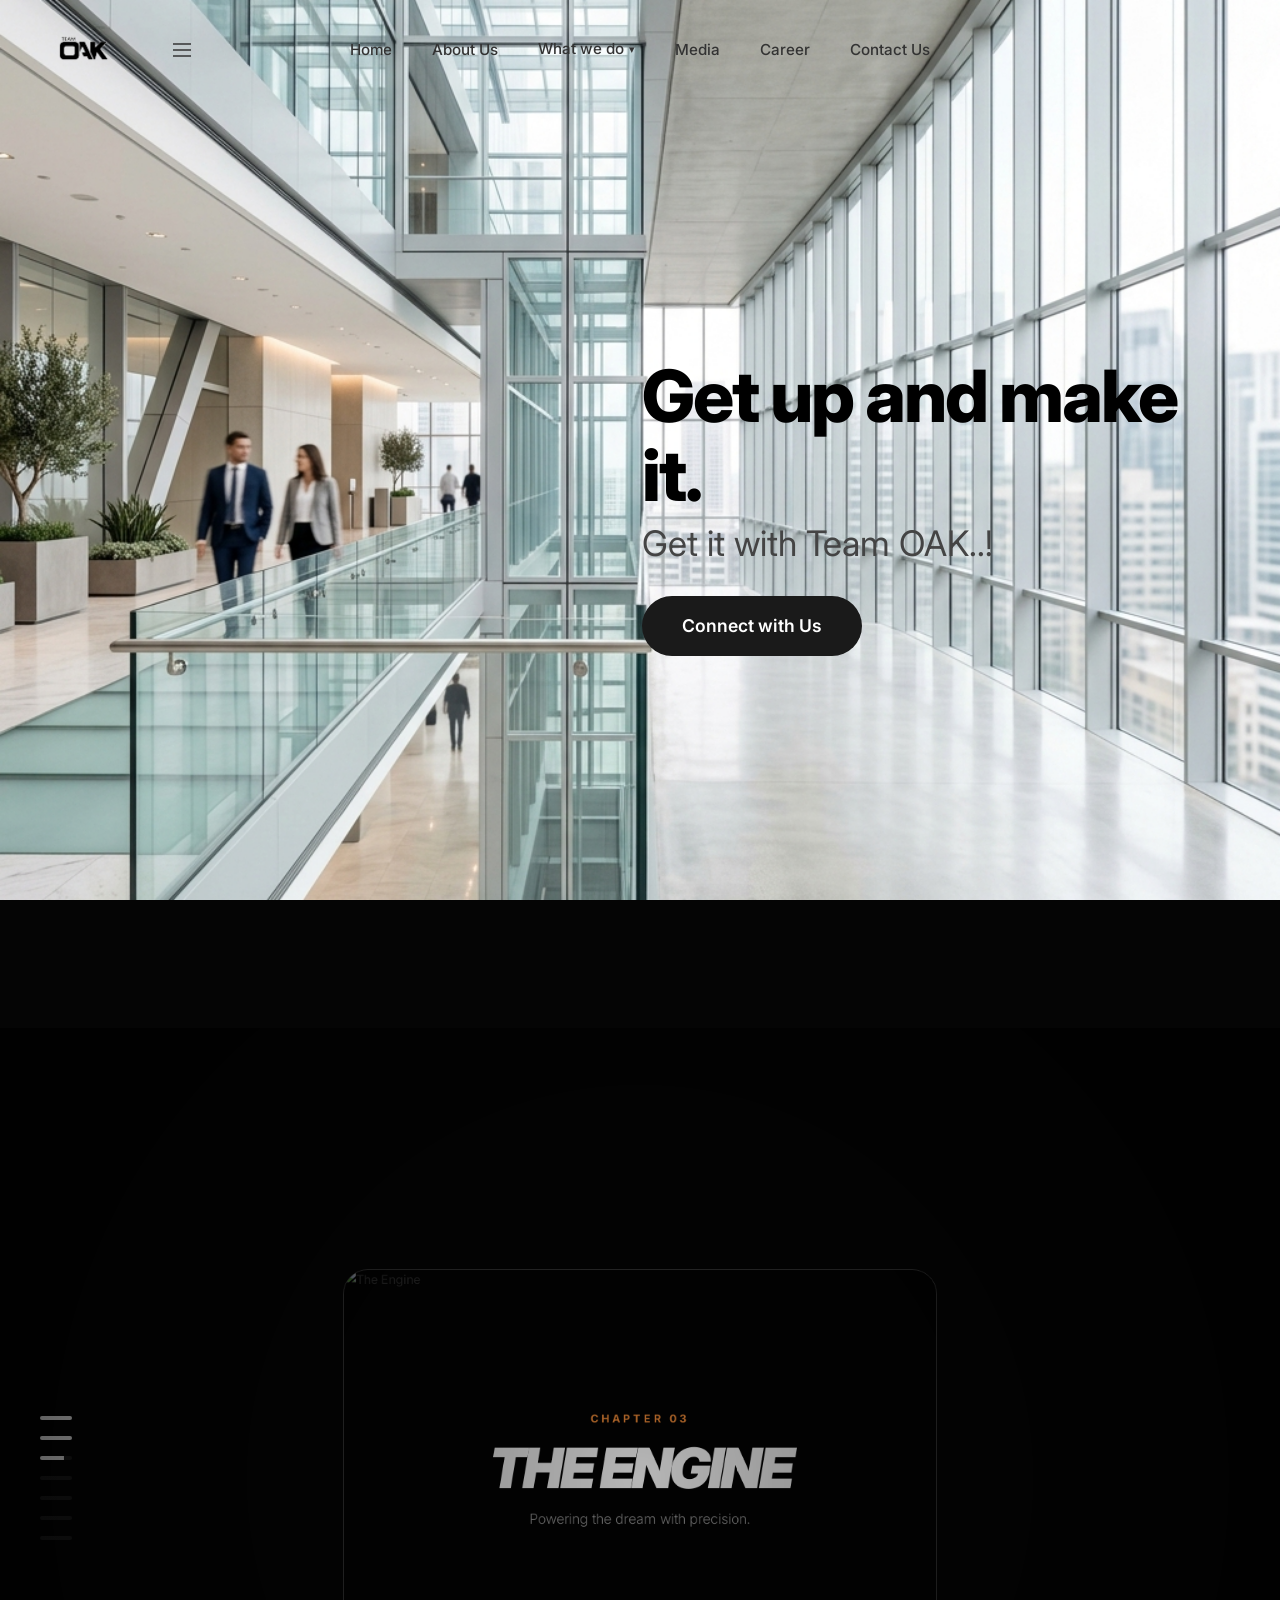
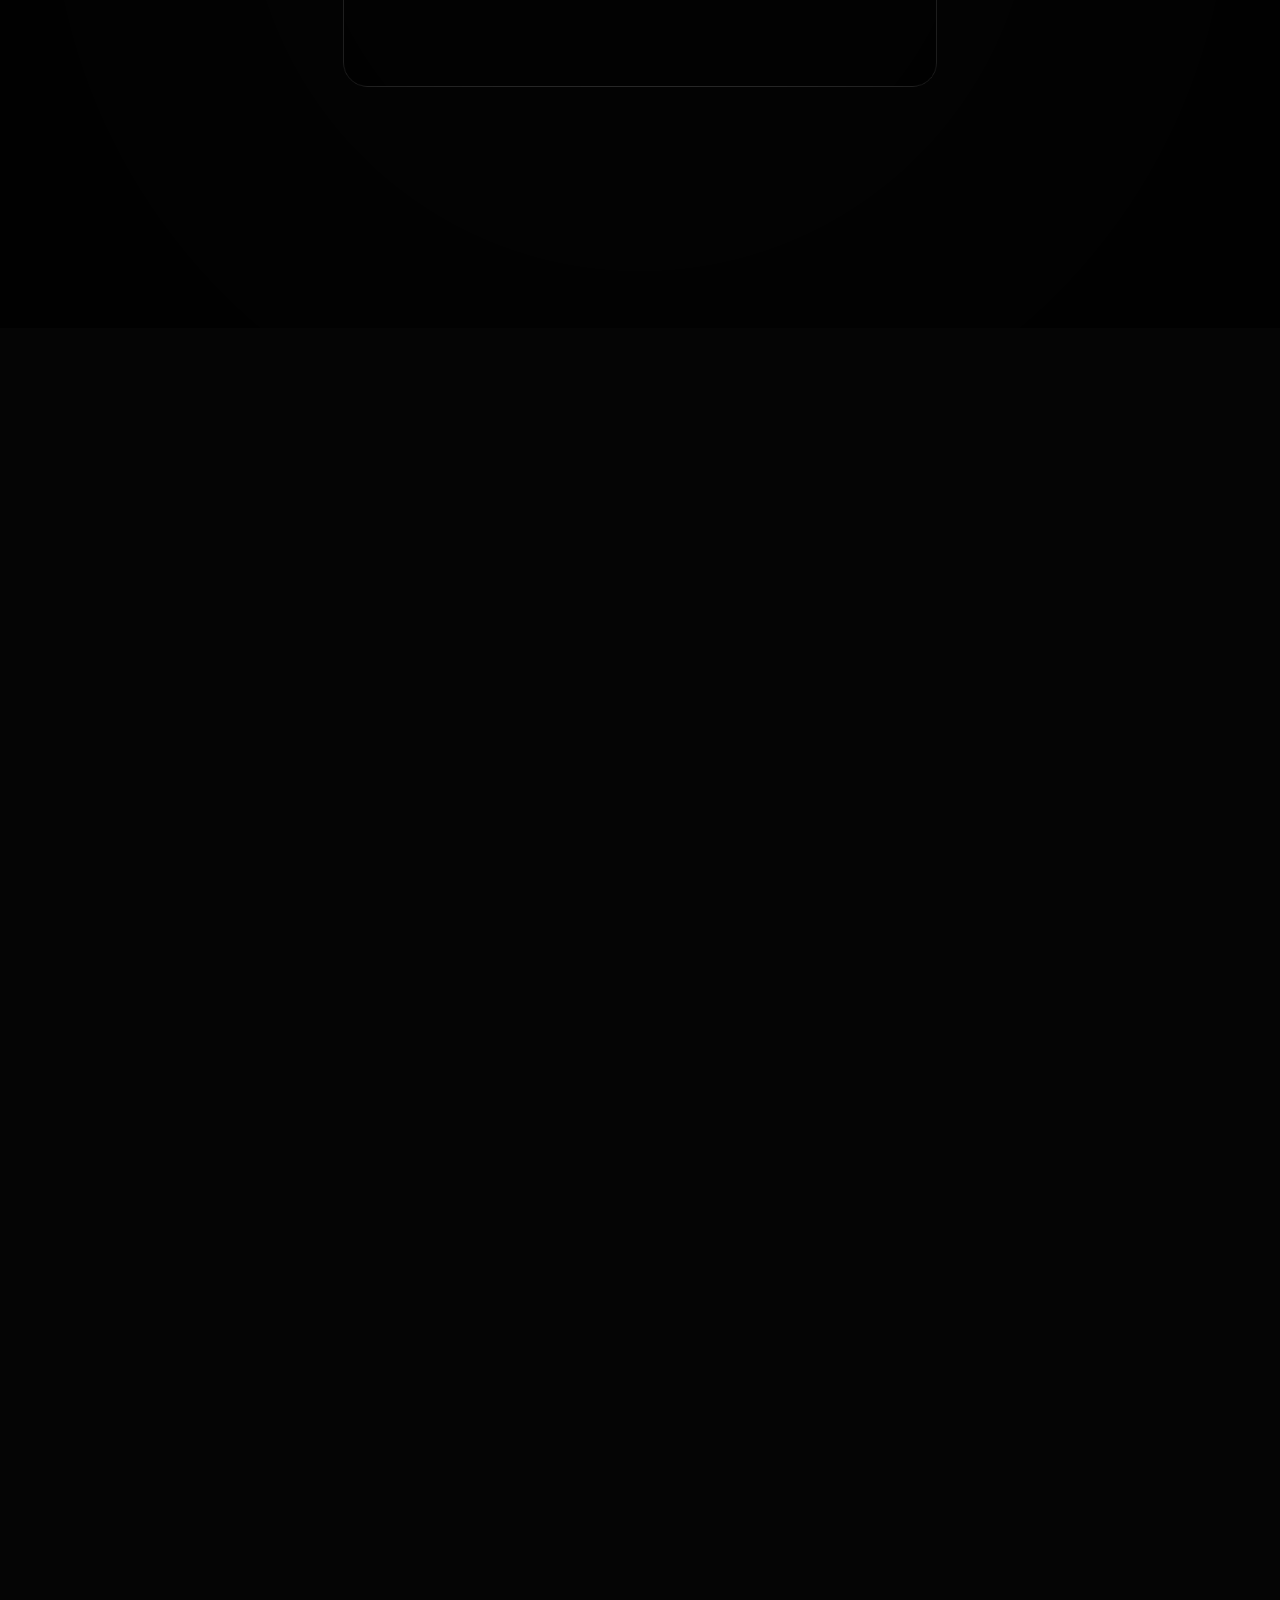
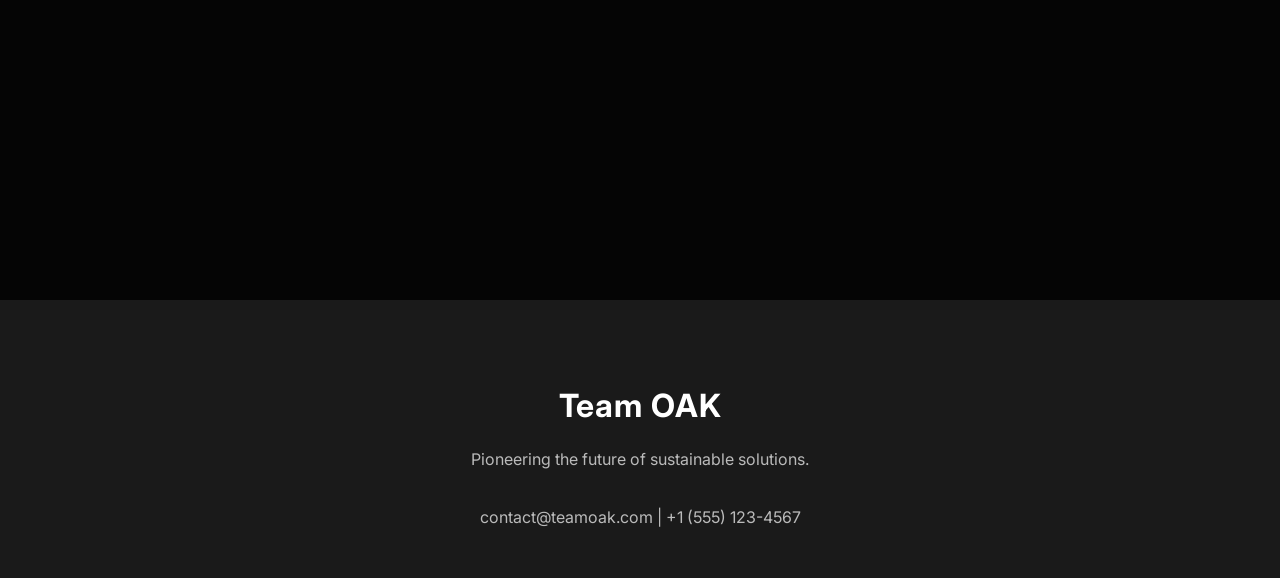
==== index.html @ a42fba78 "first commit1" ====
<!DOCTYPE html>
<html lang="en">
<head>
    <meta charset="UTF-8">
    <meta name="viewport" content="width=device-width, initial-scale=1.0">
    <title>Team OAK | Eco-friendly Innovation & Ventures</title>
    <meta name="description" content="Team OAK is a group of companies pioneering sustainability and innovation.">
    <link rel="stylesheet" href="style.css">
    <link href="https://fonts.googleapis.com/css2?family=Inter:wght@300;400;500;600;700&display=swap" rel="stylesheet">
</head>
<body>
    <nav id="navbar" class="navbar z-nav">
        <div class="nav-container z-nav-container">
            <div class="z-left">
                <a href="index.html" class="logo-link">
                    <img src="team-oak-logo.png" alt="Team OAK Logo" class="brand-logo">
                </a>
                <button class="z-menu-btn" aria-label="Menu">
                    <svg width="24" height="24" viewBox="0 0 24 24" fill="none" stroke="#333" stroke-width="1.5"><line x1="3" y1="12" x2="21" y2="12"></line><line x1="3" y1="6" x2="21" y2="6"></line><line x1="3" y1="18" x2="21" y2="18"></line></svg>
                </button>
            </div>
            
            <ul class="nav-links z-links">
                <li><a href="index.html">Home</a></li>
                <li><a href="about.html">About Us</a></li>
                <li class="dropdown">
                    <a href="what-we-do.html" class="dropdown-toggle">What we do <span class="arrow">&#9662;</span></a>
                    <ul class="dropdown-menu">
                        <li><a href="#">Service 1</a></li>
                        <li><a href="#">Service 2</a></li>
                    </ul>
                </li>
                <li><a href="media.html">Media</a></li>
                <li><a href="career.html">Career</a></li>
                <li><a href="contact.html">Contact Us</a></li>
            </ul>
        </div>
    </nav>

    <main>
        <!-- Section 1: Hero -->
        <section id="home" class="hero-section z-hero">
            <div class="z-hero-content">
                <h1 class="hero-title z-hero-title">
                    Get up and make it.
                </h1>
                <p class="z-hero-subtitle">
                    Get it with Team OAK..!
                </p>
                <a href="#contact" class="z-btn-dark">Connect with Us</a>
            </div>
        </section>

        <!-- Section 2: Story Tunnel -->
        <section id="story-tunnel" class="tunnel-section">
            <div class="tunnel-sticky-container">
                <!-- Progress Indicator -->
                <div class="tunnel-progress">
                    <div class="progress-dot"><div class="progress-dot-fill" id="pd-0"></div></div>
                    <div class="progress-dot"><div class="progress-dot-fill" id="pd-1"></div></div>
                    <div class="progress-dot"><div class="progress-dot-fill" id="pd-2"></div></div>
                    <div class="progress-dot"><div class="progress-dot-fill" id="pd-3"></div></div>
                    <div class="progress-dot"><div class="progress-dot-fill" id="pd-4"></div></div>
                    <div class="progress-dot"><div class="progress-dot-fill" id="pd-5"></div></div>
                    <div class="progress-dot"><div class="progress-dot-fill" id="pd-6"></div></div>
                </div>

                <!-- Layers -->
                <div id="tunnel-layers">
                    <!-- Layer 0 -->
                    <div id="tunnel-layer-0" class="tunnel-layer">
                        <div class="tunnel-layer-content">
                            <img src="https://images.unsplash.com/photo-1464822759023-fed622ff2c3b?q=80&w=2000" class="tunnel-img" alt="The Origin">
                            <div class="tunnel-overlay"></div>
                            <div class="tunnel-text-wrapper" id="tt-0">
                                <span class="tunnel-chapter color-emerald">Chapter 01</span>
                                <h2 class="tunnel-heading">The Origin</h2>
                                <p class="tunnel-desc">It all starts with a simple idea.</p>
                            </div>
                        </div>
                    </div>
                    <!-- Layer 1 -->
                    <div id="tunnel-layer-1" class="tunnel-layer">
                        <div class="tunnel-layer-content">
                            <img src="https://images.unsplash.com/photo-1449824913935-59a10b8d2000?q=80&w=2000" class="tunnel-img" alt="The Vision">
                            <div class="tunnel-overlay"></div>
                            <div class="tunnel-text-wrapper" id="tt-1">
                                <span class="tunnel-chapter color-blue">Chapter 02</span>
                                <h2 class="tunnel-heading">The Vision</h2>
                                <p class="tunnel-desc">Building structures in the chaos.</p>
                            </div>
                        </div>
                    </div>
                    <!-- Layer 2 -->
                    <div id="tunnel-layer-2" class="tunnel-layer">
                        <div class="tunnel-layer-content">
                            <img src="https://images.unsplash.com/photo-1581092160562-40aa08e78837?q=80&w=2000" class="tunnel-img" alt="The Engine">
                            <div class="tunnel-overlay"></div>
                            <div class="tunnel-text-wrapper" id="tt-2">
                                <span class="tunnel-chapter color-orange">Chapter 03</span>
                                <h2 class="tunnel-heading">The Engine</h2>
                                <p class="tunnel-desc">Powering the dream with precision.</p>
                            </div>
                        </div>
                    </div>
                    <!-- Layer 3 -->
                    <div id="tunnel-layer-3" class="tunnel-layer">
                        <div class="tunnel-layer-content">
                            <img src="https://images.unsplash.com/photo-1550751827-4bd374c3f58b?q=80&w=2000" class="tunnel-img" alt="The Logic">
                            <div class="tunnel-overlay"></div>
                            <div class="tunnel-text-wrapper" id="tt-3">
                                <span class="tunnel-chapter color-cyan">Chapter 04</span>
                                <h2 class="tunnel-heading">The Logic</h2>
                                <p class="tunnel-desc">Patterns emerge from the darkness.</p>
                            </div>
                        </div>
                    </div>
                    <!-- Layer 4 -->
                    <div id="tunnel-layer-4" class="tunnel-layer">
                        <div class="tunnel-layer-content">
                            <img src="https://images.unsplash.com/photo-1451187580459-43490279c0fa?q=80&w=2000" class="tunnel-img" alt="The Frontier">
                            <div class="tunnel-overlay"></div>
                            <div class="tunnel-text-wrapper" id="tt-4">
                                <span class="tunnel-chapter color-purple">Chapter 05</span>
                                <h2 class="tunnel-heading">The Frontier</h2>
                                <p class="tunnel-desc">Beyond the known limits.</p>
                            </div>
                        </div>
                    </div>
                    <!-- Layer 5 -->
                    <div id="tunnel-layer-5" class="tunnel-layer">
                        <div class="tunnel-layer-content">
                            <img src="https://images.unsplash.com/photo-1618005182384-a83a8bd57fbe?q=80&w=2000" class="tunnel-img" alt="The Transcendence">
                            <div class="tunnel-overlay"></div>
                            <div class="tunnel-text-wrapper" id="tt-5">
                                <span class="tunnel-chapter color-pink">Chapter 06</span>
                                <h2 class="tunnel-heading">The Transcendence</h2>
                                <p class="tunnel-desc">Losing form, gaining light.</p>
                            </div>
                        </div>
                    </div>
                    <!-- Layer 6 -->
                    <div id="tunnel-layer-6" class="tunnel-layer">
                        <div class="tunnel-layer-content">
                            <img src="https://images.unsplash.com/photo-1633356122544-f134324a6cee?q=80&w=2000" class="tunnel-img" alt="The Future">
                            <div class="tunnel-overlay"></div>
                            <div class="tunnel-text-wrapper" id="tt-6">
                                <span class="tunnel-chapter color-white">Chapter 07</span>
                                <h2 class="tunnel-heading">The Future</h2>
                                <p class="tunnel-desc">Welcome to the destination.</p>
                            </div>
                        </div>
                    </div>
                </div>

                <!-- Final CTA -->
                <div class="tunnel-final-cta" id="tunnel-cta">
                    <h2>Ready to start?</h2>
                    <button>Enter the Portal</button>
                </div>

                <div class="tunnel-vignette"></div>
            </div>
        </section>
    </main>

    <footer id="contact">
        <div class="container footer-content">
            <div class="footer-brand">Team OAK</div>
            <p>Pioneering the future of sustainable solutions.</p>
            <p style="margin-top: 2rem;">contact@teamoak.com | +1 (555) 123-4567</p>
        </div>
    </footer>

    <script src="script.js"></script>
</body>
</html>
---- style.css ----
:root {
    --primary-color: #0b3b24; /* Deep Green / Forest Green */
    --secondary-color: #1a1a1a; /* Black / Dark Grey */
    --accent-color: #d4af37; /* Soft Gold */
    --light-green: #8fd19e;
    --text-color: #444444;
    --text-light: #ffffff;
    --bg-light: #fefefe;
    --bg-gray: #f8f9fa;
    --font-primary: 'Inter', sans-serif;
    --transition: all 0.4s cubic-bezier(0.25, 1, 0.5, 1);
}

* {
    margin: 0;
    padding: 0;
    box-sizing: border-box;
    scroll-behavior: smooth;
}

body {
    font-family: var(--font-primary);
    color: var(--text-color);
    background-color: var(--bg-light);
    overflow-x: hidden;
    line-height: 1.6;
}

.container {
    max-width: 1200px;
    margin: 0 auto;
    padding: 0 2rem;
}

/* Typography */
h1, h2, h3, h4 {
    font-weight: 600;
    line-height: 1.2;
    color: var(--secondary-color);
}

.section-title {
    font-size: 2.5rem;
    text-align: center;
    margin-bottom: 3.5rem;
    position: relative;
    padding-bottom: 1rem;
    letter-spacing: -0.5px;
}

.section-title::after {
    content: '';
    position: absolute;
    bottom: 0;
    left: 50%;
    transform: translateX(-50%);
    width: 60px;
    height: 3px;
    background-color: var(--primary-color);
}

/* Custom Header for Z-Theme */
.z-nav {
    position: absolute;
    top: 0;
    left: 0;
    width: 100%;
    z-index: 1000;
    padding: 2rem 0;
    background: transparent;
}

.z-nav-container {
    max-width: 1300px;
    margin: 0 auto;
    padding: 0 3rem;
    display: flex;
    justify-content: space-between;
    align-items: center;
}

.z-left {
    display: flex;
    align-items: center;
    gap: 3.5rem;
}

.logo-link {
    display: flex;
    align-items: center;
    text-decoration: none;
}
.brand-logo {
    height: 35px; /* Premium compact size */
    width: auto;
    display: block;
    mix-blend-mode: multiply; /* Ensures very clean blend with any light background */
}

.z-menu-btn {
    background: transparent;
    border: none;
    cursor: pointer;
    display: flex;
    align-items: center;
    justify-content: center;
    padding: 0;
}

.z-links {
    display: flex;
    list-style: none;
    gap: 2.5rem;
    position: absolute;
    left: 50%;
    transform: translateX(-50%);
}

.z-links a {
    color: #333;
    text-decoration: none;
    font-size: 0.95rem;
    font-weight: 500;
    letter-spacing: 0px;
    transition: color 0.3s ease;
}

.z-links a:hover {
    color: #0b3b24; /* primary color */
}

/* Dropdown styles */
.z-links li.dropdown {
    position: relative;
    display: flex;
    align-items: center;
}

.z-links li.dropdown .dropdown-toggle {
    display: flex;
    align-items: center;
    gap: 0.3rem;
}

.z-links li.dropdown .arrow {
    font-size: 0.7rem;
    transition: transform 0.3s ease;
}

.z-links li.dropdown:hover .arrow {
    transform: rotate(180deg);
}

.dropdown-menu {
    position: absolute;
    top: 100%;
    left: 0;
    background: rgba(255, 255, 255, 0.95);
    backdrop-filter: blur(10px);
    border: 1px solid rgba(0, 0, 0, 0.05);
    border-radius: 8px;
    box-shadow: 0 10px 30px rgba(0, 0, 0, 0.1);
    list-style: none;
    padding: 1rem 0;
    min-width: 180px;
    opacity: 0;
    visibility: hidden;
    transform: translateY(10px);
    transition: all 0.3s ease;
    z-index: 1000;
    margin-top: 1rem;
}

.dropdown-menu li {
    padding: 0;
}

.dropdown-menu li a {
    display: block;
    padding: 0.75rem 1.5rem;
    color: #444;
    font-size: 0.9rem;
    transition: background 0.2s ease, color 0.2s ease;
}

.dropdown-menu li a:hover {
    background: rgba(0, 0, 0, 0.03);
    color: var(--primary-color);
}

.z-links li.dropdown:hover .dropdown-menu {
    opacity: 1;
    visibility: visible;
    transform: translateY(0);
}

.z-actions {
    display: flex;
    align-items: center;
}

.z-btn-orange {
    background: #f27a00;
    color: white;
    text-decoration: none;
    padding: 0.6rem 2rem;
    border-radius: 8px;
    font-size: 0.95rem;
    font-weight: 600;
    transition: background 0.3s ease;
}

.z-btn-orange:hover {
    background: #d96d00;
}

/* Z-Hero Section */
.z-hero {
    min-height: 100vh;
    background-image: url('corporate_bg.png');
    background-size: cover;
    background-position: center;
    background-repeat: no-repeat;
    display: flex;
    align-items: center;
    justify-content: flex-end;
    padding-top: 15rem;
    padding-right: 3%;
}

.z-hero-content {
    max-width: 600px;
    padding: 2rem 0;
    display: flex;
    flex-direction: column;
    align-items: flex-start;
    text-align: left;
}

.z-hero-title {
    font-size: 4.5rem;
    line-height: 1.1;
    font-weight: 800;
    color: #000000;
    letter-spacing: -2px;
    margin-bottom: 0.5rem;
}

.z-hero-subtitle {
    font-size: 2.2rem;
    line-height: 1.2;
    color: #444444;
    font-weight: 400;
    margin-bottom: 2rem;
}

.z-btn-dark {
    background: #1a1a1a;
    color: white;
    text-decoration: none;
    padding: 1rem 2.5rem;
    border-radius: 30px;
    font-size: 1.1rem;
    font-weight: 600;
    transition: background 0.3s ease;
}

.z-btn-dark:hover {
    background: #000000;
}

/* Sections Base */
section {
    padding: 8rem 0;
}

/* Clients Section */
.clients-section {
    background-color: var(--bg-light);
    position: relative;
    z-index: 10;
}

/* Scroll Transition Effect (Parallax slide up) */
.scroll-reveal {
    opacity: 0;
    transform: translateY(50px);
    transition: opacity 0.8s ease-out, transform 0.8s ease-out;
}
.scroll-reveal.visible {
    opacity: 1;
    transform: translateY(0);
}

.clients-grid {
    display: flex;
    flex-wrap: wrap;
    justify-content: center;
    gap: 2rem;
    align-items: center;
}

.client-logo {
    font-size: 1.5rem;
    font-weight: 700;
    color: #b0b0b0;
    padding: 2.5rem 3rem;
    border: 1px solid rgba(0,0,0,0.05);
    border-radius: 12px;
    background: #ffffff;
    transition: var(--transition);
    opacity: 0;
    transform: translateY(30px) scale(0.95);
    cursor: default;
    min-width: 200px;
    text-align: center;
    box-shadow: 0 10px 20px rgba(0,0,0,0.02);
}

.client-logo.visible {
    opacity: 1;
    transform: translateY(0) scale(1);
}

.client-logo:hover {
    color: var(--primary-color);
    border-color: var(--light-green);
    box-shadow: 0 15px 30px rgba(11,59,36,0.1);
    transform: translateY(-5px);
}

/* Ventures Section */
.ventures-section {
    background-color: var(--bg-gray);
    position: relative;
    z-index: 10;
}

.ventures-grid {
    display: grid;
    grid-template-columns: repeat(auto-fit, minmax(320px, 1fr));
    gap: 2rem;
}

.venture-card {
    background: #ffffff;
    border-radius: 16px;
    padding: 3rem 2rem;
    box-shadow: 0 10px 30px rgba(0,0,0,0.03);
    transition: var(--transition);
    opacity: 0;
    transform: translateY(40px);
    border: 1px solid rgba(0,0,0,0.03);
    position: relative;
    overflow: hidden;
}

.venture-card::before {
    content: '';
    position: absolute;
    top: 0;
    left: 0;
    width: 100%;
    height: 4px;
    background: var(--light-green);
    transform: scaleX(0);
    transform-origin: left;
    transition: transform 0.4s ease;
}

.venture-card.visible {
    opacity: 1;
    transform: translateY(0);
}

.venture-card:hover {
    transform: translateY(-8px);
    box-shadow: 0 20px 40px rgba(11,59,36,0.08);
}

.venture-card:hover::before {
    transform: scaleX(1);
}

.venture-icon {
    font-size: 2.5rem;
    margin-bottom: 2rem;
    display: inline-flex;
    align-items: center;
    justify-content: center;
    width: 80px;
    height: 80px;
    background: rgba(11,59,36,0.04);
    border-radius: 16px;
    color: var(--primary-color);
    transition: var(--transition);
}

.venture-card:hover .venture-icon {
    background: var(--primary-color);
    color: white;
    transform: scale(1.1);
}

.venture-title {
    font-size: 1.5rem;
    margin-bottom: 1rem;
    color: var(--secondary-color);
}

.venture-desc {
    color: var(--text-color);
    line-height: 1.7;
    font-weight: 300;
}

/* Footer */
footer {
    background-color: #1a1a1a;
    color: rgba(255,255,255,0.7);
    padding: 5rem 0 3rem;
    text-align: center;
}

/* Story Tunnel Section */
.tunnel-section {
    position: relative;
    height: 1000vh;
    background-color: #050505;
}

.tunnel-sticky-container {
    position: sticky;
    top: 0;
    height: 100vh;
    width: 100%;
    overflow: hidden;
    display: flex;
    align-items: center;
    justify-content: center;
    background-color: #050505;
}

.tunnel-layer {
    position: absolute;
    inset: 0;
    display: flex;
    align-items: center;
    justify-content: center;
    will-change: transform, opacity, filter;
    opacity: 0;
    transform: scale(0.1);
}

.tunnel-layer-content {
    position: relative;
    width: 80vw;
    height: 80vh;
    border-radius: 2rem;
    overflow: hidden;
    border: 1px solid rgba(255, 255, 255, 0.2);
}

@media (min-width: 768px) {
    .tunnel-layer-content {
        width: 60vw;
        height: 60vh;
    }
}

.tunnel-img {
    width: 100%;
    height: 100%;
    object-fit: cover;
    filter: grayscale(0.2);
    transition: filter 0.7s ease;
}

.tunnel-layer-content:hover .tunnel-img {
    filter: grayscale(0);
}

.tunnel-overlay {
    position: absolute;
    inset: 0;
    background: rgba(0, 0, 0, 0.4);
}

.tunnel-text-wrapper {
    position: absolute;
    inset: 0;
    display: flex;
    flex-direction: column;
    align-items: center;
    justify-content: center;
    padding: 3rem;
    text-align: center;
    will-change: transform, opacity;
}

.tunnel-chapter {
    text-transform: uppercase;
    letter-spacing: 0.3em;
    font-size: 0.875rem;
    margin-bottom: 1rem;
    font-weight: 700;
}

.color-emerald { color: #34d399; }
.color-blue { color: #60a5fa; }
.color-orange { color: #fb923c; }
.color-cyan { color: #22d3ee; }
.color-purple { color: #c084fc; }
.color-pink { color: #f472b6; }
.color-white { color: #ffffff; }

.tunnel-heading {
    color: white;
    font-size: 3rem;
    font-weight: 900;
    margin-bottom: 1rem;
    letter-spacing: -0.05em;
    text-transform: uppercase;
    font-style: italic;
    line-height: 1;
}

@media (min-width: 768px) {
    .tunnel-heading {
        font-size: 4.5rem;
    }
}

.tunnel-desc {
    color: rgba(255, 255, 255, 0.6);
    font-size: 1.125rem;
    max-width: 24rem;
    font-weight: 300;
    line-height: 1.6;
}

.tunnel-vignette {
    position: absolute;
    inset: 0;
    pointer-events: none;
    z-index: 60;
    background: radial-gradient(circle at center, transparent 0%, black 100%);
    opacity: 0.8;
}

.tunnel-final-cta {
    position: absolute;
    z-index: 100;
    text-align: center;
    opacity: 0;
    transform: scale(0.8);
    will-change: transform, opacity;
    pointer-events: none;
}

.tunnel-final-cta h2 {
    color: white;
    font-size: 4.5rem;
    font-weight: 700;
    margin-bottom: 2rem;
}

.tunnel-final-cta button {
    padding: 1.25rem 2.5rem;
    background: white;
    color: black;
    font-weight: 900;
    text-transform: uppercase;
    letter-spacing: 0.1em;
    border-radius: 9999px;
    border: none;
    cursor: pointer;
}

/* Progress Side Dots */
.tunnel-progress {
    position: absolute;
    left: 2.5rem;
    top: 50%;
    transform: translateY(-50%);
    z-index: 50;
    display: flex;
    flex-direction: column;
    gap: 1rem;
}

.progress-dot {
    height: 4px;
    width: 2rem;
    background: rgba(255, 255, 255, 0.1);
    border-radius: 9999px;
    overflow: hidden;
}

.progress-dot-fill {
    height: 100%;
    background: white;
    transform-origin: left;
    transform: scaleX(0);
}

.footer-content {
    display: flex;
    flex-direction: column;
    align-items: center;
}

.footer-brand {
    font-size: 2rem;
    font-weight: 700;
    margin-bottom: 1rem;
    color: var(--text-light);
    letter-spacing: 1px;
}

/* Responsive */
@media (max-width: 768px) {
    .glass-panel {
        padding: 3rem 2rem;
    }
    
    .hero-title {
        font-size: 2.5rem;
    }
    
    .hero-subtitle {
        font-size: 1.1rem;
    }
    
    .nav-links {
        display: none;
    }
    
    .hero-actions {
        flex-direction: column;
    }
    
    .section-title {
        font-size: 2rem;
    }
    
    .client-logo {
        padding: 1.5rem 2rem;
        font-size: 1.25rem;
        min-width: 150px;
    }
    
    .ventures-card {
        padding: 2rem 1.5rem;
    }
}
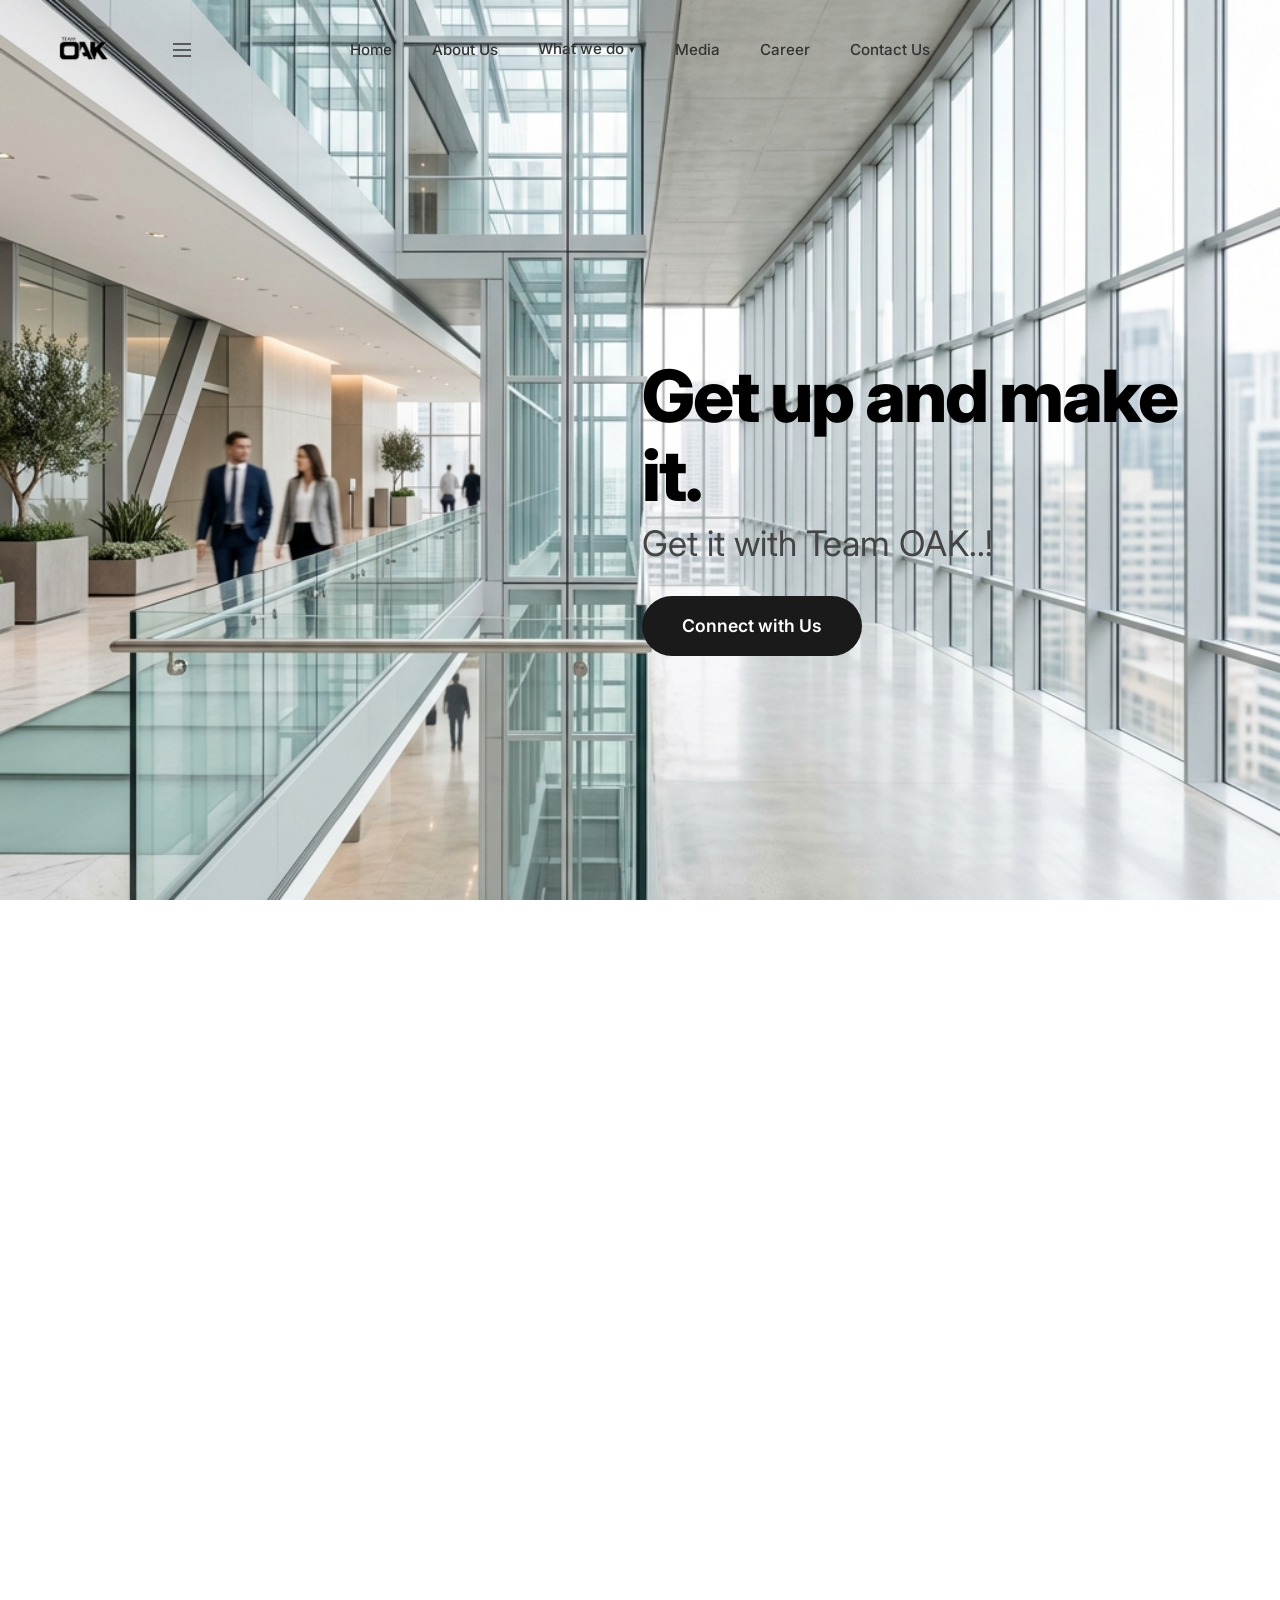
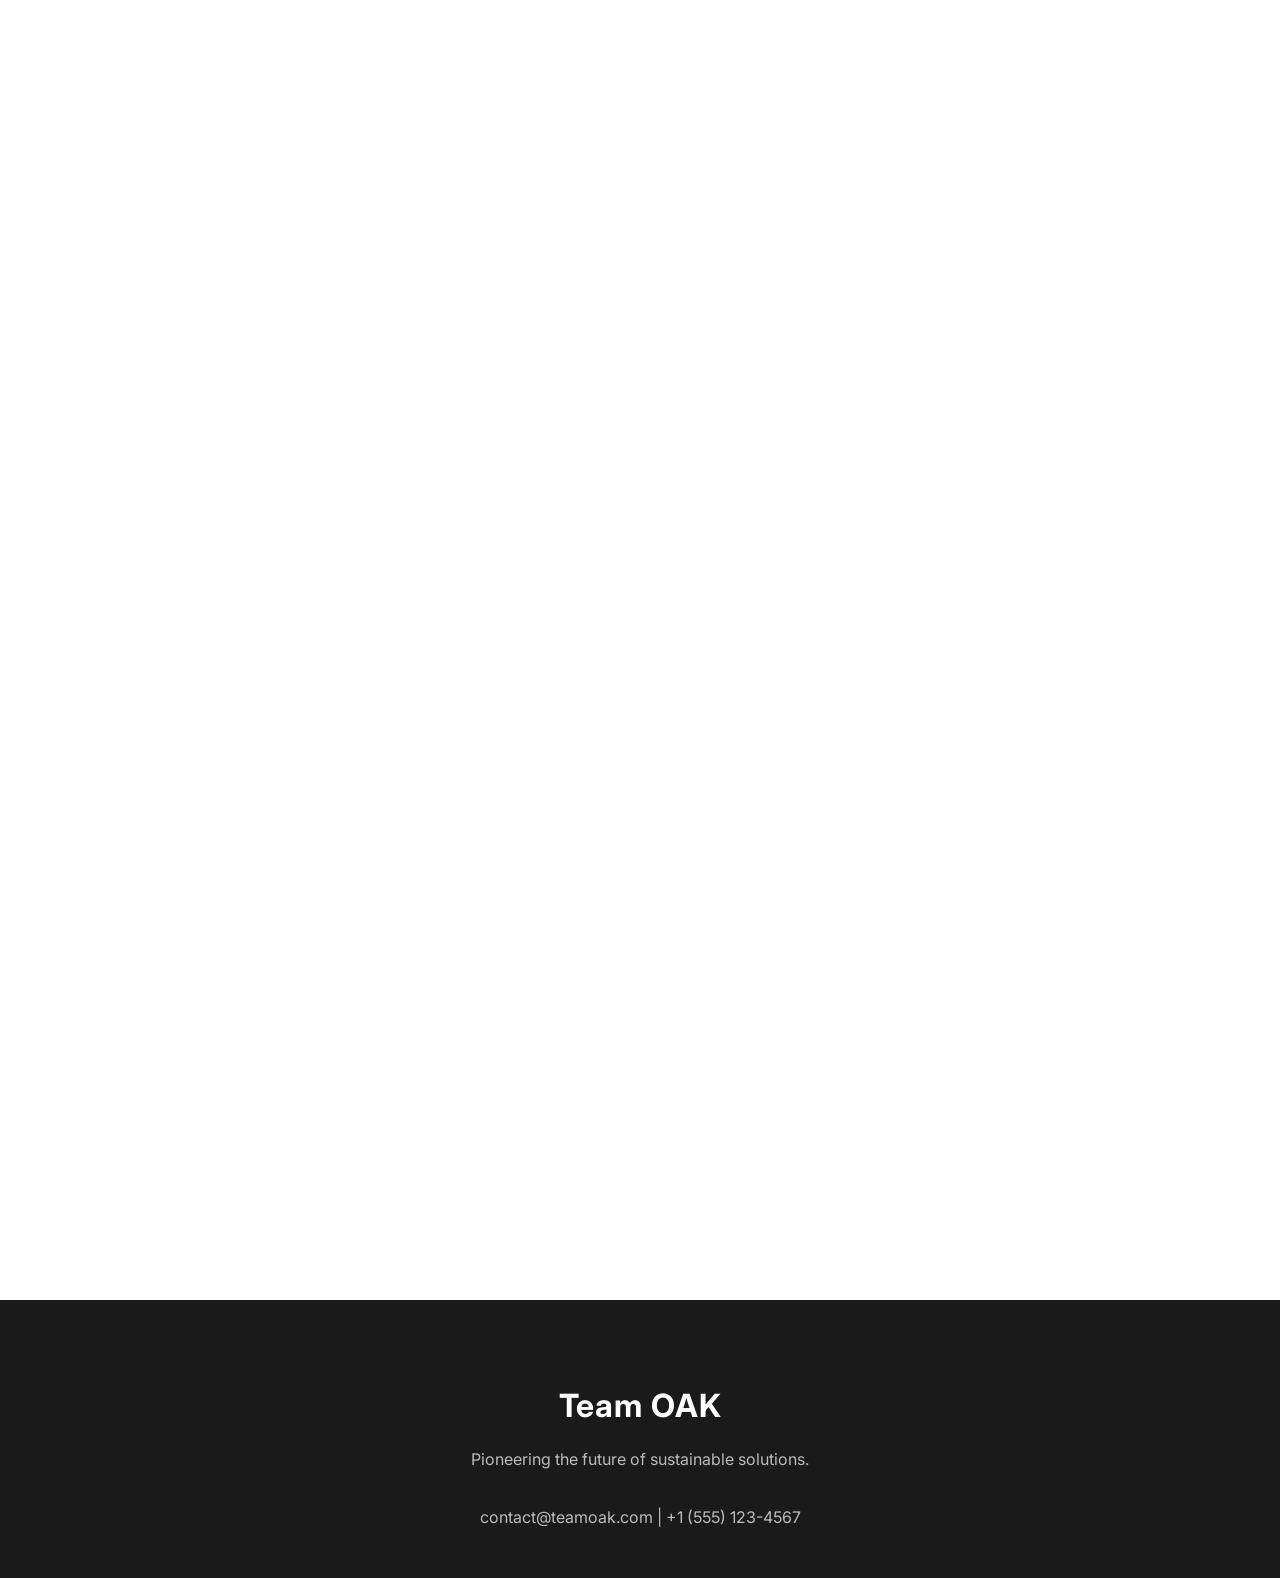
==== commit 6540a4fb: "2commit" ====
--- a/index.html
+++ b/index.html
@@ -6,7 +6,7 @@
     <title>Team OAK | Eco-friendly Innovation & Ventures</title>
     <meta name="description" content="Team OAK is a group of companies pioneering sustainability and innovation.">
     <link rel="stylesheet" href="style.css">
-    <link href="https://fonts.googleapis.com/css2?family=Inter:wght@300;400;500;600;700&display=swap" rel="stylesheet">
+    <link href="https://fonts.googleapis.com/css2?family=Inter:wght@300;400;500;600;700&family=Outfit:wght@400;500;600;700;800&display=swap" rel="stylesheet">
 </head>
 <body>
     <nav id="navbar" class="navbar z-nav">
@@ -51,117 +51,16 @@
             </div>
         </section>
 
-        <!-- Section 2: Story Tunnel -->
-        <section id="story-tunnel" class="tunnel-section">
-            <div class="tunnel-sticky-container">
-                <!-- Progress Indicator -->
-                <div class="tunnel-progress">
-                    <div class="progress-dot"><div class="progress-dot-fill" id="pd-0"></div></div>
-                    <div class="progress-dot"><div class="progress-dot-fill" id="pd-1"></div></div>
-                    <div class="progress-dot"><div class="progress-dot-fill" id="pd-2"></div></div>
-                    <div class="progress-dot"><div class="progress-dot-fill" id="pd-3"></div></div>
-                    <div class="progress-dot"><div class="progress-dot-fill" id="pd-4"></div></div>
-                    <div class="progress-dot"><div class="progress-dot-fill" id="pd-5"></div></div>
-                    <div class="progress-dot"><div class="progress-dot-fill" id="pd-6"></div></div>
-                </div>
-
-                <!-- Layers -->
-                <div id="tunnel-layers">
-                    <!-- Layer 0 -->
-                    <div id="tunnel-layer-0" class="tunnel-layer">
-                        <div class="tunnel-layer-content">
-                            <img src="https://images.unsplash.com/photo-1464822759023-fed622ff2c3b?q=80&w=2000" class="tunnel-img" alt="The Origin">
-                            <div class="tunnel-overlay"></div>
-                            <div class="tunnel-text-wrapper" id="tt-0">
-                                <span class="tunnel-chapter color-emerald">Chapter 01</span>
-                                <h2 class="tunnel-heading">The Origin</h2>
-                                <p class="tunnel-desc">It all starts with a simple idea.</p>
-                            </div>
-                        </div>
-                    </div>
-                    <!-- Layer 1 -->
-                    <div id="tunnel-layer-1" class="tunnel-layer">
-                        <div class="tunnel-layer-content">
-                            <img src="https://images.unsplash.com/photo-1449824913935-59a10b8d2000?q=80&w=2000" class="tunnel-img" alt="The Vision">
-                            <div class="tunnel-overlay"></div>
-                            <div class="tunnel-text-wrapper" id="tt-1">
-                                <span class="tunnel-chapter color-blue">Chapter 02</span>
-                                <h2 class="tunnel-heading">The Vision</h2>
-                                <p class="tunnel-desc">Building structures in the chaos.</p>
-                            </div>
-                        </div>
-                    </div>
-                    <!-- Layer 2 -->
-                    <div id="tunnel-layer-2" class="tunnel-layer">
-                        <div class="tunnel-layer-content">
-                            <img src="https://images.unsplash.com/photo-1581092160562-40aa08e78837?q=80&w=2000" class="tunnel-img" alt="The Engine">
-                            <div class="tunnel-overlay"></div>
-                            <div class="tunnel-text-wrapper" id="tt-2">
-                                <span class="tunnel-chapter color-orange">Chapter 03</span>
-                                <h2 class="tunnel-heading">The Engine</h2>
-                                <p class="tunnel-desc">Powering the dream with precision.</p>
-                            </div>
-                        </div>
-                    </div>
-                    <!-- Layer 3 -->
-                    <div id="tunnel-layer-3" class="tunnel-layer">
-                        <div class="tunnel-layer-content">
-                            <img src="https://images.unsplash.com/photo-1550751827-4bd374c3f58b?q=80&w=2000" class="tunnel-img" alt="The Logic">
-                            <div class="tunnel-overlay"></div>
-                            <div class="tunnel-text-wrapper" id="tt-3">
-                                <span class="tunnel-chapter color-cyan">Chapter 04</span>
-                                <h2 class="tunnel-heading">The Logic</h2>
-                                <p class="tunnel-desc">Patterns emerge from the darkness.</p>
-                            </div>
-                        </div>
-                    </div>
-                    <!-- Layer 4 -->
-                    <div id="tunnel-layer-4" class="tunnel-layer">
-                        <div class="tunnel-layer-content">
-                            <img src="https://images.unsplash.com/photo-1451187580459-43490279c0fa?q=80&w=2000" class="tunnel-img" alt="The Frontier">
-                            <div class="tunnel-overlay"></div>
-                            <div class="tunnel-text-wrapper" id="tt-4">
-                                <span class="tunnel-chapter color-purple">Chapter 05</span>
-                                <h2 class="tunnel-heading">The Frontier</h2>
-                                <p class="tunnel-desc">Beyond the known limits.</p>
-                            </div>
-                        </div>
-                    </div>
-                    <!-- Layer 5 -->
-                    <div id="tunnel-layer-5" class="tunnel-layer">
-                        <div class="tunnel-layer-content">
-                            <img src="https://images.unsplash.com/photo-1618005182384-a83a8bd57fbe?q=80&w=2000" class="tunnel-img" alt="The Transcendence">
-                            <div class="tunnel-overlay"></div>
-                            <div class="tunnel-text-wrapper" id="tt-5">
-                                <span class="tunnel-chapter color-pink">Chapter 06</span>
-                                <h2 class="tunnel-heading">The Transcendence</h2>
-                                <p class="tunnel-desc">Losing form, gaining light.</p>
-                            </div>
-                        </div>
-                    </div>
-                    <!-- Layer 6 -->
-                    <div id="tunnel-layer-6" class="tunnel-layer">
-                        <div class="tunnel-layer-content">
-                            <img src="https://images.unsplash.com/photo-1633356122544-f134324a6cee?q=80&w=2000" class="tunnel-img" alt="The Future">
-                            <div class="tunnel-overlay"></div>
-                            <div class="tunnel-text-wrapper" id="tt-6">
-                                <span class="tunnel-chapter color-white">Chapter 07</span>
-                                <h2 class="tunnel-heading">The Future</h2>
-                                <p class="tunnel-desc">Welcome to the destination.</p>
-                            </div>
-                        </div>
-                    </div>
-                </div>
-
-                <!-- Final CTA -->
-                <div class="tunnel-final-cta" id="tunnel-cta">
-                    <h2>Ready to start?</h2>
-                    <button>Enter the Portal</button>
-                </div>
-
-                <div class="tunnel-vignette"></div>
+        <!-- Section 1.5: Scroll Animated Video -->
+        <section id="scroll-video-section" class="scroll-video-section">
+            <div class="ventures-active-heading">
+                <h2 class="v-heading-text">Our Ventures</h2>
+            </div>
+            <div class="canvas-container">
+                <canvas id="video-canvas"></canvas>
             </div>
         </section>
+
     </main>
 
     <footer id="contact">
@@ -172,6 +71,25 @@
         </div>
     </footer>
 
+    <!-- Arc Scroll Cards -->
+    <div id="arc-cards-container">
+        <div class="arc-card" id="arc-card-0"><img src="assets/file50.png.png" alt="" class="arc-card-img"></div>
+        <div class="arc-card" id="arc-card-1"><img src="assets/file51.png.png" alt="" class="arc-card-img"></div>
+        <div class="arc-card" id="arc-card-2"><img src="assets/file52.png.png" alt="" class="arc-card-img"></div>
+        <div class="arc-card" id="arc-card-3"><img src="assets/file53.png.png" alt="" class="arc-card-img"></div>
+        <div class="arc-card" id="arc-card-4"><img src="assets/file54.png.png" alt="" class="arc-card-img"></div>
+        <div class="arc-card" id="arc-card-5"><img src="assets/file55.png.png" alt="" class="arc-card-img"></div>
+        <div class="arc-card" id="arc-card-6"><img src="assets/file56.png.png" alt="" class="arc-card-img"></div>
+        <div class="arc-card" id="arc-card-7"><img src="assets/file57.png.png" alt="" class="arc-card-img"></div>
+        <div class="arc-card" id="arc-card-8"><img src="assets/file58.png.jpg" alt="" class="arc-card-img"></div>
+        <div class="arc-card" id="arc-card-9"><img src="assets/file50.png.png" alt="" class="arc-card-img"></div>
+        <div class="arc-card" id="arc-card-10"><img src="assets/file51.png.png" alt="" class="arc-card-img"></div>
+        <div class="arc-card" id="arc-card-11"><img src="assets/file52.png.png" alt="" class="arc-card-img"></div>
+        <div class="arc-card" id="arc-card-12"><img src="assets/file53.png.png" alt="" class="arc-card-img"></div>
+        <div class="arc-card" id="arc-card-13"><img src="assets/file59.png.png" alt="" class="arc-card-img"></div>
+        <div class="arc-card" id="arc-card-14"><img src="assets/file60.png.png" alt="" class="arc-card-img"></div>
+    </div>
+
     <script src="script.js"></script>
 </body>
 </html>
--- a/style.css
+++ b/style.css
@@ -422,186 +422,203 @@
     text-align: center;
 }
 
-/* Story Tunnel Section */
-.tunnel-section {
+/* Scroll Video Section */
+.scroll-video-section {
     position: relative;
-    height: 1000vh;
-    background-color: #050505;
-}
-
-.tunnel-sticky-container {
+    height: 400vh; /* Adjust this to make the animation scroll faster or slower (more height = slower scroll) */
+    background-color: #ffffff; /* White blank space */
+}
+
+.canvas-container {
+    position: sticky;
+    top: 0;
+    height: 100vh;
+    width: 100%;
+    display: flex;
+    align-items: center;
+    justify-content: center;
+    overflow: hidden;
+    z-index: 5;
+    clip-path: circle(0% at 50% 50%);
+    will-change: clip-path;
+}
+
+#video-canvas {
+    width: 100vw;
+    height: 100vh;
+    object-fit: cover;
+    display: block;
+}
+
+.ventures-active-heading {
+    position: sticky;
+    top: 15vh;
+    left: 0;
+    width: 100%;
+    display: flex;
+    justify-content: center;
+    z-index: 100; /* High z-index to stay on top of everything */
+    pointer-events: none;
+    opacity: 0;
+    transform: translateY(30px);
+    transition: opacity 1.2s cubic-bezier(0.16, 1, 0.3, 1), transform 1.2s cubic-bezier(0.16, 1, 0.3, 1);
+    mix-blend-mode: difference; /* Dynamic color based on background */
+}
+
+.v-heading-text {
+    font-size: 4.8rem;
+    font-weight: 800;
+    color: var(--accent-color); /* Soft Gold (#d4af37) */
+    letter-spacing: -2px;
+    text-transform: uppercase;
+    margin: 0;
+    line-height: 1;
+    font-family: 'Outfit', sans-serif;
+    text-shadow: 0 10px 30px rgba(0, 0, 0, 0.2); /* Premium shade */
+    transition: transform 0.4s ease;
+}
+
+.ventures-active-heading.visible {
+    opacity: 1;
+    transform: translateY(0);
+}
+
+/* Ventures Scroll Locked Section */
+.ventures-scroll-section {
+    position: relative;
+    height: 400vh; /* Scroll duration length */
+    background-color: var(--bg-light); /* Or match previous section */
+}
+
+.ventures-sticky-container {
     position: sticky;
     top: 0;
     height: 100vh;
     width: 100%;
     overflow: hidden;
-    display: flex;
-    align-items: center;
-    justify-content: center;
-    background-color: #050505;
-}
-
-.tunnel-layer {
+    background-color: #ffffff; /* Base white so outer-bg fades to pure white */
+    display: flex;
+    align-items: center;
+    justify-content: center;
+}
+
+.ventures-outer-bg {
     position: absolute;
     inset: 0;
-    display: flex;
-    align-items: center;
-    justify-content: center;
-    will-change: transform, opacity, filter;
+    background-color: #ececec; /* Soft grey */
+    opacity: 1;
+    z-index: 1;
+    will-change: opacity;
+}
+
+.ventures-circle-mask {
+    position: absolute;
+    width: 100vw;
+    height: 100vh;
+    z-index: 2;
+    background-color: #ffffff; /* Pure white center */
+    clip-path: circle(5% at 50% 50%); /* Start small */
+    will-change: clip-path;
+    display: flex;
+    align-items: center;
+    justify-content: center;
+}
+
+.ventures-inner-content {
+    width: 100%;
+    max-width: 1200px;
+    padding: 2rem;
+    display: flex;
+    flex-direction: column;
+    align-items: center;
+    justify-content: center;
+    height: 100%;
+}
+
+.ventures-header {
+    margin-bottom: 4rem;
+    text-align: center;
+}
+
+.ventures-title-reveal {
+    font-size: 3.5rem;
+    font-weight: 700;
+    color: #1a1a1a;
     opacity: 0;
-    transform: scale(0.1);
-}
-
-.tunnel-layer-content {
+    transform: translateY(20px);
+    will-change: opacity, transform;
+}
+
+.ventures-grid-locked {
+    display: grid;
+    grid-template-columns: repeat(auto-fit, minmax(250px, 1fr));
+    gap: 2rem;
+    width: 100%;
+}
+
+.v-card {
+    background: #fafafa;
+    border-radius: 16px;
+    padding: 2.5rem 2rem;
+    box-shadow: 0 4px 20px rgba(0, 0, 0, 0.02);
+    border: 1px solid rgba(0, 0, 0, 0.02);
     position: relative;
-    width: 80vw;
-    height: 80vh;
-    border-radius: 2rem;
     overflow: hidden;
-    border: 1px solid rgba(255, 255, 255, 0.2);
-}
-
-@media (min-width: 768px) {
-    .tunnel-layer-content {
-        width: 60vw;
-        height: 60vh;
-    }
-}
-
-.tunnel-img {
-    width: 100%;
-    height: 100%;
-    object-fit: cover;
-    filter: grayscale(0.2);
-    transition: filter 0.7s ease;
-}
-
-.tunnel-layer-content:hover .tunnel-img {
-    filter: grayscale(0);
-}
-
-.tunnel-overlay {
-    position: absolute;
-    inset: 0;
-    background: rgba(0, 0, 0, 0.4);
-}
-
-.tunnel-text-wrapper {
-    position: absolute;
-    inset: 0;
-    display: flex;
-    flex-direction: column;
-    align-items: center;
-    justify-content: center;
-    padding: 3rem;
-    text-align: center;
-    will-change: transform, opacity;
-}
-
-.tunnel-chapter {
-    text-transform: uppercase;
-    letter-spacing: 0.3em;
-    font-size: 0.875rem;
-    margin-bottom: 1rem;
-    font-weight: 700;
-}
-
-.color-emerald { color: #34d399; }
-.color-blue { color: #60a5fa; }
-.color-orange { color: #fb923c; }
-.color-cyan { color: #22d3ee; }
-.color-purple { color: #c084fc; }
-.color-pink { color: #f472b6; }
-.color-white { color: #ffffff; }
-
-.tunnel-heading {
-    color: white;
-    font-size: 3rem;
-    font-weight: 900;
-    margin-bottom: 1rem;
-    letter-spacing: -0.05em;
-    text-transform: uppercase;
-    font-style: italic;
-    line-height: 1;
-}
-
-@media (min-width: 768px) {
-    .tunnel-heading {
-        font-size: 4.5rem;
-    }
-}
-
-.tunnel-desc {
-    color: rgba(255, 255, 255, 0.6);
-    font-size: 1.125rem;
-    max-width: 24rem;
-    font-weight: 300;
+    opacity: 0;
+    transform: translateY(40px);
+    will-change: opacity, transform;
+    transition: transform 0.4s cubic-bezier(0.4, 0, 0.2, 1), box-shadow 0.4s cubic-bezier(0.4, 0, 0.2, 1);
+    cursor: default;
+}
+
+/* Hover effects */
+.v-card:hover {
+    transform: scale(1.03) translateY(-5px);
+    box-shadow: 0 20px 40px rgba(0, 0, 0, 0.04);
+}
+
+.v-card-glow {
+    position: absolute;
+    top: 50%;
+    left: 50%;
+    width: 200%;
+    height: 200%;
+    background: radial-gradient(circle, rgba(58,134,255,0.04) 0%, rgba(205,180,255,0.02) 40%, transparent 60%);
+    transform: translate(-50%, -50%) scale(0);
+    transition: transform 0.2s ease-out; /* Reduced transition time for smoother JS follow */
+    pointer-events: none;
+}
+
+.v-card-icon {
+    width: 60px;
+    height: 60px;
+    background: #ffffff;
+    border-radius: 12px;
+    display: flex;
+    align-items: center;
+    justify-content: center;
+    margin-bottom: 1.5rem;
+    color: #1a1a1a;
+    box-shadow: 0 4px 10px rgba(0,0,0,0.03);
+    transition: color 0.4s ease;
+}
+
+.v-card:hover .v-card-icon {
+    color: #e6c97a; /* Soft gold tint */
+}
+
+.v-card-title {
+    font-size: 1.25rem;
+    font-weight: 600;
+    margin-bottom: 0.75rem;
+    color: #1a1a1a;
+}
+
+.v-card-desc {
+    font-size: 0.95rem;
     line-height: 1.6;
-}
-
-.tunnel-vignette {
-    position: absolute;
-    inset: 0;
-    pointer-events: none;
-    z-index: 60;
-    background: radial-gradient(circle at center, transparent 0%, black 100%);
-    opacity: 0.8;
-}
-
-.tunnel-final-cta {
-    position: absolute;
-    z-index: 100;
-    text-align: center;
-    opacity: 0;
-    transform: scale(0.8);
-    will-change: transform, opacity;
-    pointer-events: none;
-}
-
-.tunnel-final-cta h2 {
-    color: white;
-    font-size: 4.5rem;
-    font-weight: 700;
-    margin-bottom: 2rem;
-}
-
-.tunnel-final-cta button {
-    padding: 1.25rem 2.5rem;
-    background: white;
-    color: black;
-    font-weight: 900;
-    text-transform: uppercase;
-    letter-spacing: 0.1em;
-    border-radius: 9999px;
-    border: none;
-    cursor: pointer;
-}
-
-/* Progress Side Dots */
-.tunnel-progress {
-    position: absolute;
-    left: 2.5rem;
-    top: 50%;
-    transform: translateY(-50%);
-    z-index: 50;
-    display: flex;
-    flex-direction: column;
-    gap: 1rem;
-}
-
-.progress-dot {
-    height: 4px;
-    width: 2rem;
-    background: rgba(255, 255, 255, 0.1);
-    border-radius: 9999px;
-    overflow: hidden;
-}
-
-.progress-dot-fill {
-    height: 100%;
-    background: white;
-    transform-origin: left;
-    transform: scaleX(0);
+    color: #666666;
+    font-weight: 400;
 }
 
 .footer-content {
@@ -654,3 +671,47 @@
         padding: 2rem 1.5rem;
     }
 }
+
+/* =============================================
+   Arc Scroll Cards
+   ============================================= */
+#arc-cards-container {
+    position: fixed;
+    top: 0;
+    left: 0;
+    width: 100vw;
+    height: 100vh;
+    pointer-events: none;
+    z-index: 6;
+}
+
+.arc-card {
+    position: absolute;
+    width: 200px;
+    height: 140px;
+    background: #ffffff;
+    border-radius: 4px;
+    box-shadow: 0 4px 12px rgba(0,0,0,0.08);
+    border: 1px solid #ccc;
+    overflow: hidden;
+    opacity: 0;
+    transform: translate(-50%, -50%);
+    will-change: opacity, left, top;
+    pointer-events: none;
+    display: flex;
+    align-items: center;
+    justify-content: center;
+    padding: 2px;
+}
+
+.arc-card-img {
+    width: 100%;
+    height: 100%;
+    object-fit: contain;
+    display: block;
+    transform: scale(1.55); /* More zoomed in */
+}
+
+#arc-card-13 .arc-card-img {
+    transform: scale(1.25); /* Slightly increased zoom for file59.png */
+}
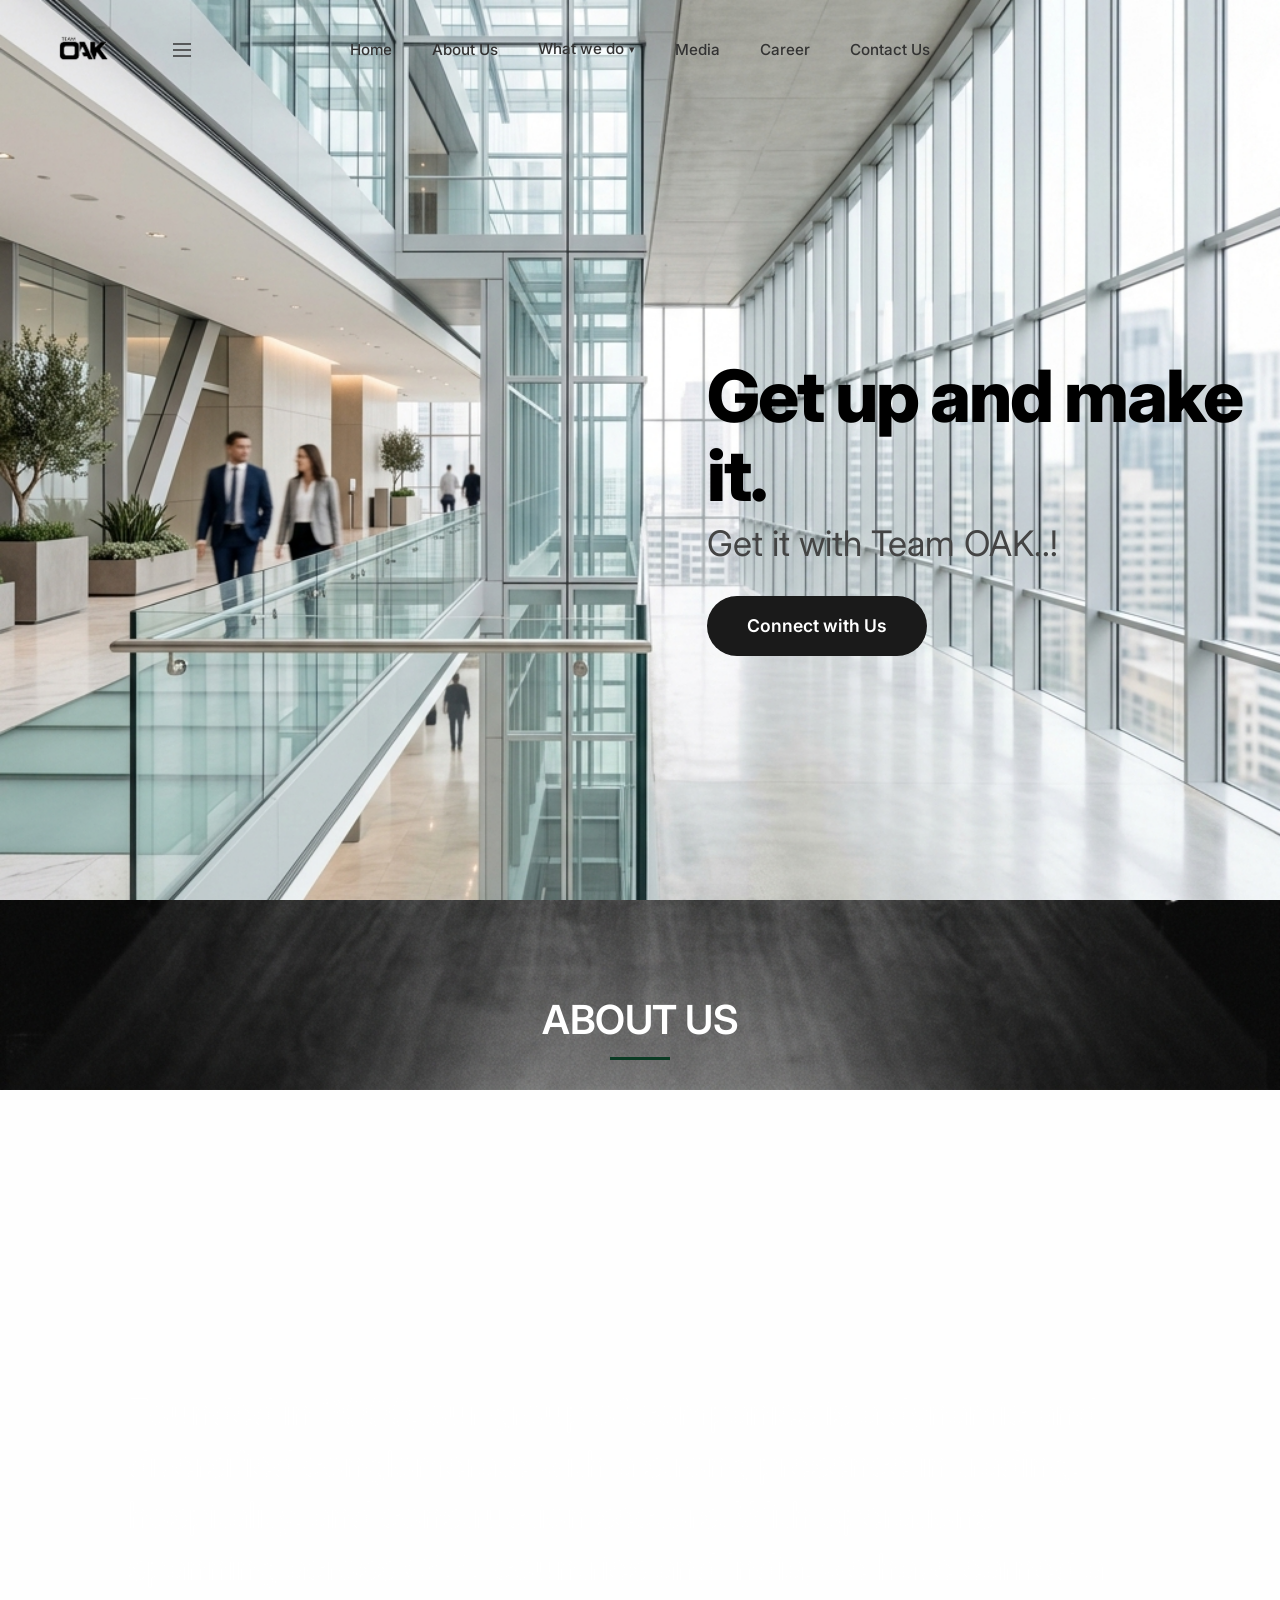
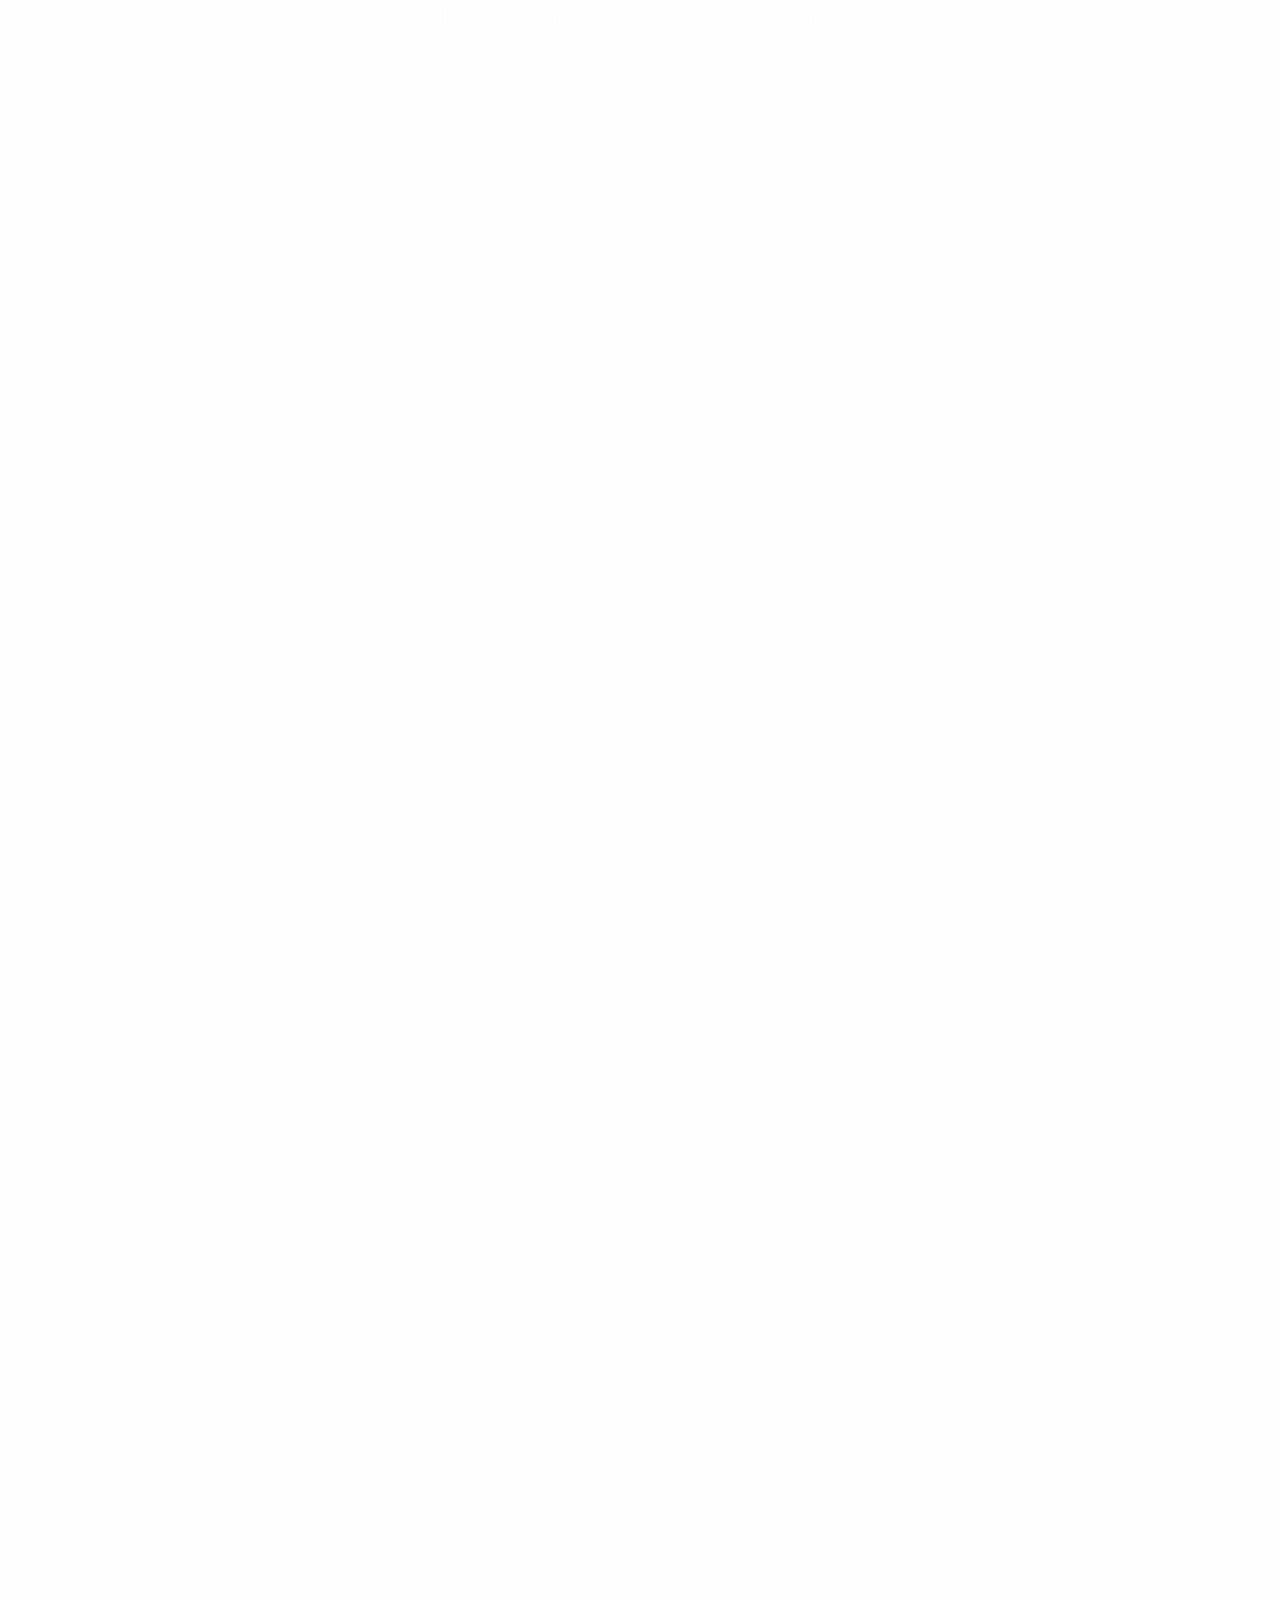
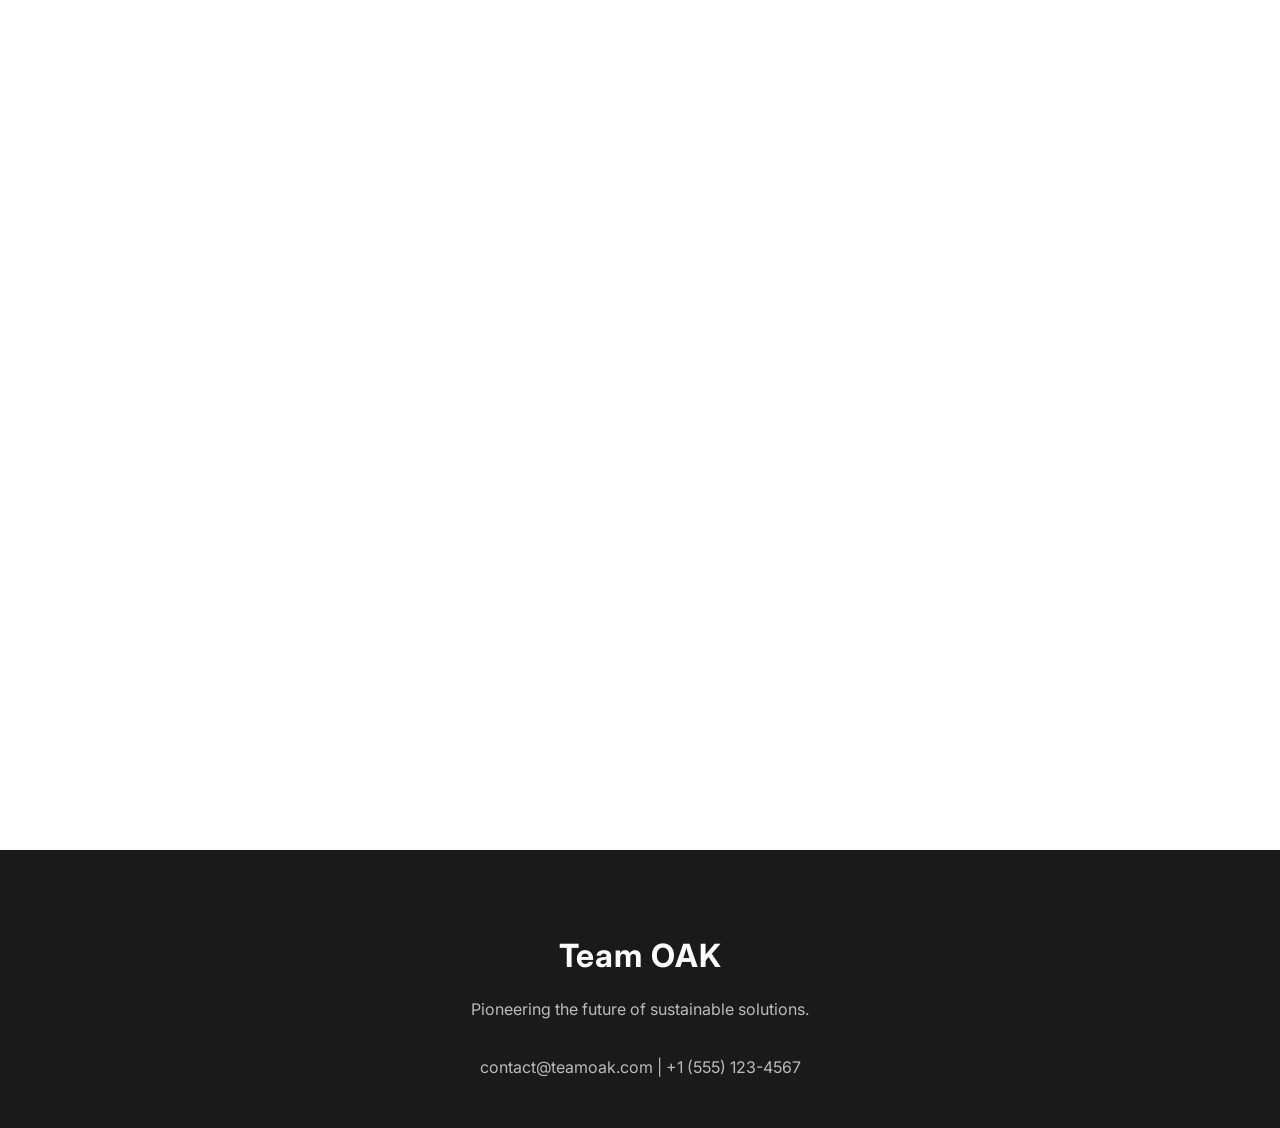
==== commit fca27187: "commit 1" ====
--- a/index.html
+++ b/index.html
@@ -42,7 +42,7 @@
         <section id="home" class="hero-section z-hero">
             <div class="z-hero-content">
                 <h1 class="hero-title z-hero-title">
-                    Get up and make it.
+                    Get up and make<br>it.
                 </h1>
                 <p class="z-hero-subtitle">
                     Get it with Team OAK..!
@@ -51,13 +51,13 @@
             </div>
         </section>
 
-        <!-- Section 1.5: Scroll Animated Video -->
-        <section id="scroll-video-section" class="scroll-video-section">
-            <div class="ventures-active-heading">
-                <h2 class="v-heading-text">Our Ventures</h2>
-            </div>
-            <div class="canvas-container">
-                <canvas id="video-canvas"></canvas>
+        <!-- Section 2: About Us -->
+        <section id="about-us" class="about-us-section">
+            <div class="about-us-container">
+                <h2 class="section-title" style="color: #ffffff; align-self: center;">ABOUT US</h2>
+                <div class="about-us-text-box">
+                    <p id="reveal-text">Founded in 2000, our group of companies is a dynamic and diversified conglomerate with a strong presence in trading, hospitality, and construction sectors. With operations spanning across GCC countries and India, we have earned a reputation for excellence, innovation, and integrity in the industries we serve.</p>
+                </div>
             </div>
         </section>
 
@@ -71,24 +71,6 @@
         </div>
     </footer>
 
-    <!-- Arc Scroll Cards -->
-    <div id="arc-cards-container">
-        <div class="arc-card" id="arc-card-0"><img src="assets/file50.png.png" alt="" class="arc-card-img"></div>
-        <div class="arc-card" id="arc-card-1"><img src="assets/file51.png.png" alt="" class="arc-card-img"></div>
-        <div class="arc-card" id="arc-card-2"><img src="assets/file52.png.png" alt="" class="arc-card-img"></div>
-        <div class="arc-card" id="arc-card-3"><img src="assets/file53.png.png" alt="" class="arc-card-img"></div>
-        <div class="arc-card" id="arc-card-4"><img src="assets/file54.png.png" alt="" class="arc-card-img"></div>
-        <div class="arc-card" id="arc-card-5"><img src="assets/file55.png.png" alt="" class="arc-card-img"></div>
-        <div class="arc-card" id="arc-card-6"><img src="assets/file56.png.png" alt="" class="arc-card-img"></div>
-        <div class="arc-card" id="arc-card-7"><img src="assets/file57.png.png" alt="" class="arc-card-img"></div>
-        <div class="arc-card" id="arc-card-8"><img src="assets/file58.png.jpg" alt="" class="arc-card-img"></div>
-        <div class="arc-card" id="arc-card-9"><img src="assets/file50.png.png" alt="" class="arc-card-img"></div>
-        <div class="arc-card" id="arc-card-10"><img src="assets/file51.png.png" alt="" class="arc-card-img"></div>
-        <div class="arc-card" id="arc-card-11"><img src="assets/file52.png.png" alt="" class="arc-card-img"></div>
-        <div class="arc-card" id="arc-card-12"><img src="assets/file53.png.png" alt="" class="arc-card-img"></div>
-        <div class="arc-card" id="arc-card-13"><img src="assets/file59.png.png" alt="" class="arc-card-img"></div>
-        <div class="arc-card" id="arc-card-14"><img src="assets/file60.png.png" alt="" class="arc-card-img"></div>
-    </div>
 
     <script src="script.js"></script>
 </body>
--- a/style.css
+++ b/style.css
@@ -15,7 +15,6 @@
     margin: 0;
     padding: 0;
     box-sizing: border-box;
-    scroll-behavior: smooth;
 }
 
 body {
@@ -274,60 +273,7 @@
     padding: 8rem 0;
 }
 
-/* Clients Section */
-.clients-section {
-    background-color: var(--bg-light);
-    position: relative;
-    z-index: 10;
-}
-
-/* Scroll Transition Effect (Parallax slide up) */
-.scroll-reveal {
-    opacity: 0;
-    transform: translateY(50px);
-    transition: opacity 0.8s ease-out, transform 0.8s ease-out;
-}
-.scroll-reveal.visible {
-    opacity: 1;
-    transform: translateY(0);
-}
-
-.clients-grid {
-    display: flex;
-    flex-wrap: wrap;
-    justify-content: center;
-    gap: 2rem;
-    align-items: center;
-}
-
-.client-logo {
-    font-size: 1.5rem;
-    font-weight: 700;
-    color: #b0b0b0;
-    padding: 2.5rem 3rem;
-    border: 1px solid rgba(0,0,0,0.05);
-    border-radius: 12px;
-    background: #ffffff;
-    transition: var(--transition);
-    opacity: 0;
-    transform: translateY(30px) scale(0.95);
-    cursor: default;
-    min-width: 200px;
-    text-align: center;
-    box-shadow: 0 10px 20px rgba(0,0,0,0.02);
-}
-
-.client-logo.visible {
-    opacity: 1;
-    transform: translateY(0) scale(1);
-}
-
-.client-logo:hover {
-    color: var(--primary-color);
-    border-color: var(--light-green);
-    box-shadow: 0 15px 30px rgba(11,59,36,0.1);
-    transform: translateY(-5px);
-}
+
 
 /* Ventures Section */
 .ventures-section {
@@ -422,204 +368,7 @@
     text-align: center;
 }
 
-/* Scroll Video Section */
-.scroll-video-section {
-    position: relative;
-    height: 400vh; /* Adjust this to make the animation scroll faster or slower (more height = slower scroll) */
-    background-color: #ffffff; /* White blank space */
-}
-
-.canvas-container {
-    position: sticky;
-    top: 0;
-    height: 100vh;
-    width: 100%;
-    display: flex;
-    align-items: center;
-    justify-content: center;
-    overflow: hidden;
-    z-index: 5;
-    clip-path: circle(0% at 50% 50%);
-    will-change: clip-path;
-}
-
-#video-canvas {
-    width: 100vw;
-    height: 100vh;
-    object-fit: cover;
-    display: block;
-}
-
-.ventures-active-heading {
-    position: sticky;
-    top: 15vh;
-    left: 0;
-    width: 100%;
-    display: flex;
-    justify-content: center;
-    z-index: 100; /* High z-index to stay on top of everything */
-    pointer-events: none;
-    opacity: 0;
-    transform: translateY(30px);
-    transition: opacity 1.2s cubic-bezier(0.16, 1, 0.3, 1), transform 1.2s cubic-bezier(0.16, 1, 0.3, 1);
-    mix-blend-mode: difference; /* Dynamic color based on background */
-}
-
-.v-heading-text {
-    font-size: 4.8rem;
-    font-weight: 800;
-    color: var(--accent-color); /* Soft Gold (#d4af37) */
-    letter-spacing: -2px;
-    text-transform: uppercase;
-    margin: 0;
-    line-height: 1;
-    font-family: 'Outfit', sans-serif;
-    text-shadow: 0 10px 30px rgba(0, 0, 0, 0.2); /* Premium shade */
-    transition: transform 0.4s ease;
-}
-
-.ventures-active-heading.visible {
-    opacity: 1;
-    transform: translateY(0);
-}
-
-/* Ventures Scroll Locked Section */
-.ventures-scroll-section {
-    position: relative;
-    height: 400vh; /* Scroll duration length */
-    background-color: var(--bg-light); /* Or match previous section */
-}
-
-.ventures-sticky-container {
-    position: sticky;
-    top: 0;
-    height: 100vh;
-    width: 100%;
-    overflow: hidden;
-    background-color: #ffffff; /* Base white so outer-bg fades to pure white */
-    display: flex;
-    align-items: center;
-    justify-content: center;
-}
-
-.ventures-outer-bg {
-    position: absolute;
-    inset: 0;
-    background-color: #ececec; /* Soft grey */
-    opacity: 1;
-    z-index: 1;
-    will-change: opacity;
-}
-
-.ventures-circle-mask {
-    position: absolute;
-    width: 100vw;
-    height: 100vh;
-    z-index: 2;
-    background-color: #ffffff; /* Pure white center */
-    clip-path: circle(5% at 50% 50%); /* Start small */
-    will-change: clip-path;
-    display: flex;
-    align-items: center;
-    justify-content: center;
-}
-
-.ventures-inner-content {
-    width: 100%;
-    max-width: 1200px;
-    padding: 2rem;
-    display: flex;
-    flex-direction: column;
-    align-items: center;
-    justify-content: center;
-    height: 100%;
-}
-
-.ventures-header {
-    margin-bottom: 4rem;
-    text-align: center;
-}
-
-.ventures-title-reveal {
-    font-size: 3.5rem;
-    font-weight: 700;
-    color: #1a1a1a;
-    opacity: 0;
-    transform: translateY(20px);
-    will-change: opacity, transform;
-}
-
-.ventures-grid-locked {
-    display: grid;
-    grid-template-columns: repeat(auto-fit, minmax(250px, 1fr));
-    gap: 2rem;
-    width: 100%;
-}
-
-.v-card {
-    background: #fafafa;
-    border-radius: 16px;
-    padding: 2.5rem 2rem;
-    box-shadow: 0 4px 20px rgba(0, 0, 0, 0.02);
-    border: 1px solid rgba(0, 0, 0, 0.02);
-    position: relative;
-    overflow: hidden;
-    opacity: 0;
-    transform: translateY(40px);
-    will-change: opacity, transform;
-    transition: transform 0.4s cubic-bezier(0.4, 0, 0.2, 1), box-shadow 0.4s cubic-bezier(0.4, 0, 0.2, 1);
-    cursor: default;
-}
-
-/* Hover effects */
-.v-card:hover {
-    transform: scale(1.03) translateY(-5px);
-    box-shadow: 0 20px 40px rgba(0, 0, 0, 0.04);
-}
-
-.v-card-glow {
-    position: absolute;
-    top: 50%;
-    left: 50%;
-    width: 200%;
-    height: 200%;
-    background: radial-gradient(circle, rgba(58,134,255,0.04) 0%, rgba(205,180,255,0.02) 40%, transparent 60%);
-    transform: translate(-50%, -50%) scale(0);
-    transition: transform 0.2s ease-out; /* Reduced transition time for smoother JS follow */
-    pointer-events: none;
-}
-
-.v-card-icon {
-    width: 60px;
-    height: 60px;
-    background: #ffffff;
-    border-radius: 12px;
-    display: flex;
-    align-items: center;
-    justify-content: center;
-    margin-bottom: 1.5rem;
-    color: #1a1a1a;
-    box-shadow: 0 4px 10px rgba(0,0,0,0.03);
-    transition: color 0.4s ease;
-}
-
-.v-card:hover .v-card-icon {
-    color: #e6c97a; /* Soft gold tint */
-}
-
-.v-card-title {
-    font-size: 1.25rem;
-    font-weight: 600;
-    margin-bottom: 0.75rem;
-    color: #1a1a1a;
-}
-
-.v-card-desc {
-    font-size: 0.95rem;
-    line-height: 1.6;
-    color: #666666;
-    font-weight: 400;
-}
+
 
 .footer-content {
     display: flex;
@@ -672,46 +421,72 @@
     }
 }
 
-/* =============================================
-   Arc Scroll Cards
-   ============================================= */
-#arc-cards-container {
-    position: fixed;
-    top: 0;
-    left: 0;
-    width: 100vw;
-    height: 100vh;
-    pointer-events: none;
-    z-index: 6;
-}
-
-.arc-card {
-    position: absolute;
-    width: 200px;
-    height: 140px;
-    background: #ffffff;
-    border-radius: 4px;
-    box-shadow: 0 4px 12px rgba(0,0,0,0.08);
-    border: 1px solid #ccc;
-    overflow: hidden;
-    opacity: 0;
-    transform: translate(-50%, -50%);
-    will-change: opacity, left, top;
-    pointer-events: none;
-    display: flex;
-    align-items: center;
-    justify-content: center;
-    padding: 2px;
-}
-
-.arc-card-img {
+/* About Us Section */
+.about-us-section {
+    position: relative;
+    width: 100%;
+    min-height: 350vh;
+    background-image: linear-gradient(rgba(0, 0, 0, 0.65), rgba(0, 0, 0, 0.65)), url('about_bg.png');
+    background-size: cover;
+    background-position: center;
+    background-repeat: no-repeat;
+    background-attachment: fixed;
+    display: flex;
+    flex-direction: column;
+    padding: 0;
+}
+
+.about-us-container {
     width: 100%;
     height: 100%;
-    object-fit: contain;
-    display: block;
-    transform: scale(1.55); /* More zoomed in */
-}
-
-#arc-card-13 .arc-card-img {
-    transform: scale(1.25); /* Slightly increased zoom for file59.png */
-}
+    min-height: 350vh;
+    position: relative;
+    display: flex;
+    flex-direction: column;
+    justify-content: flex-start;
+    padding: 6rem 10%;
+}
+
+.about-us-title-box {
+    align-self: flex-start;
+    background-color: #ffffff;
+    padding: 1.2rem 2.5rem;
+    margin-top: 2rem;
+}
+
+.about-us-title-box h2 {
+    color: #000000;
+    font-size: 2.2rem;
+    font-weight: 800;
+    margin: 0;
+    line-height: 1;
+    letter-spacing: -0.5px;
+}
+
+.about-us-text-box {
+    margin-top: 30vh;
+    align-self: flex-start;
+}
+
+.about-us-text-box p {
+    color: #ffffff;
+    font-size: 2.3rem;
+    font-weight: 500;
+    line-height: 1.4;
+    max-width: 1100px;
+    margin: 0;
+}
+
+@media (max-width: 768px) {
+    .about-us-container {
+        padding: 4rem 5%;
+    }
+    
+    .about-us-title-box h2 {
+        font-size: 1.8rem;
+    }
+    
+    .about-us-text-box p {
+        font-size: 1.5rem;
+    }
+}
